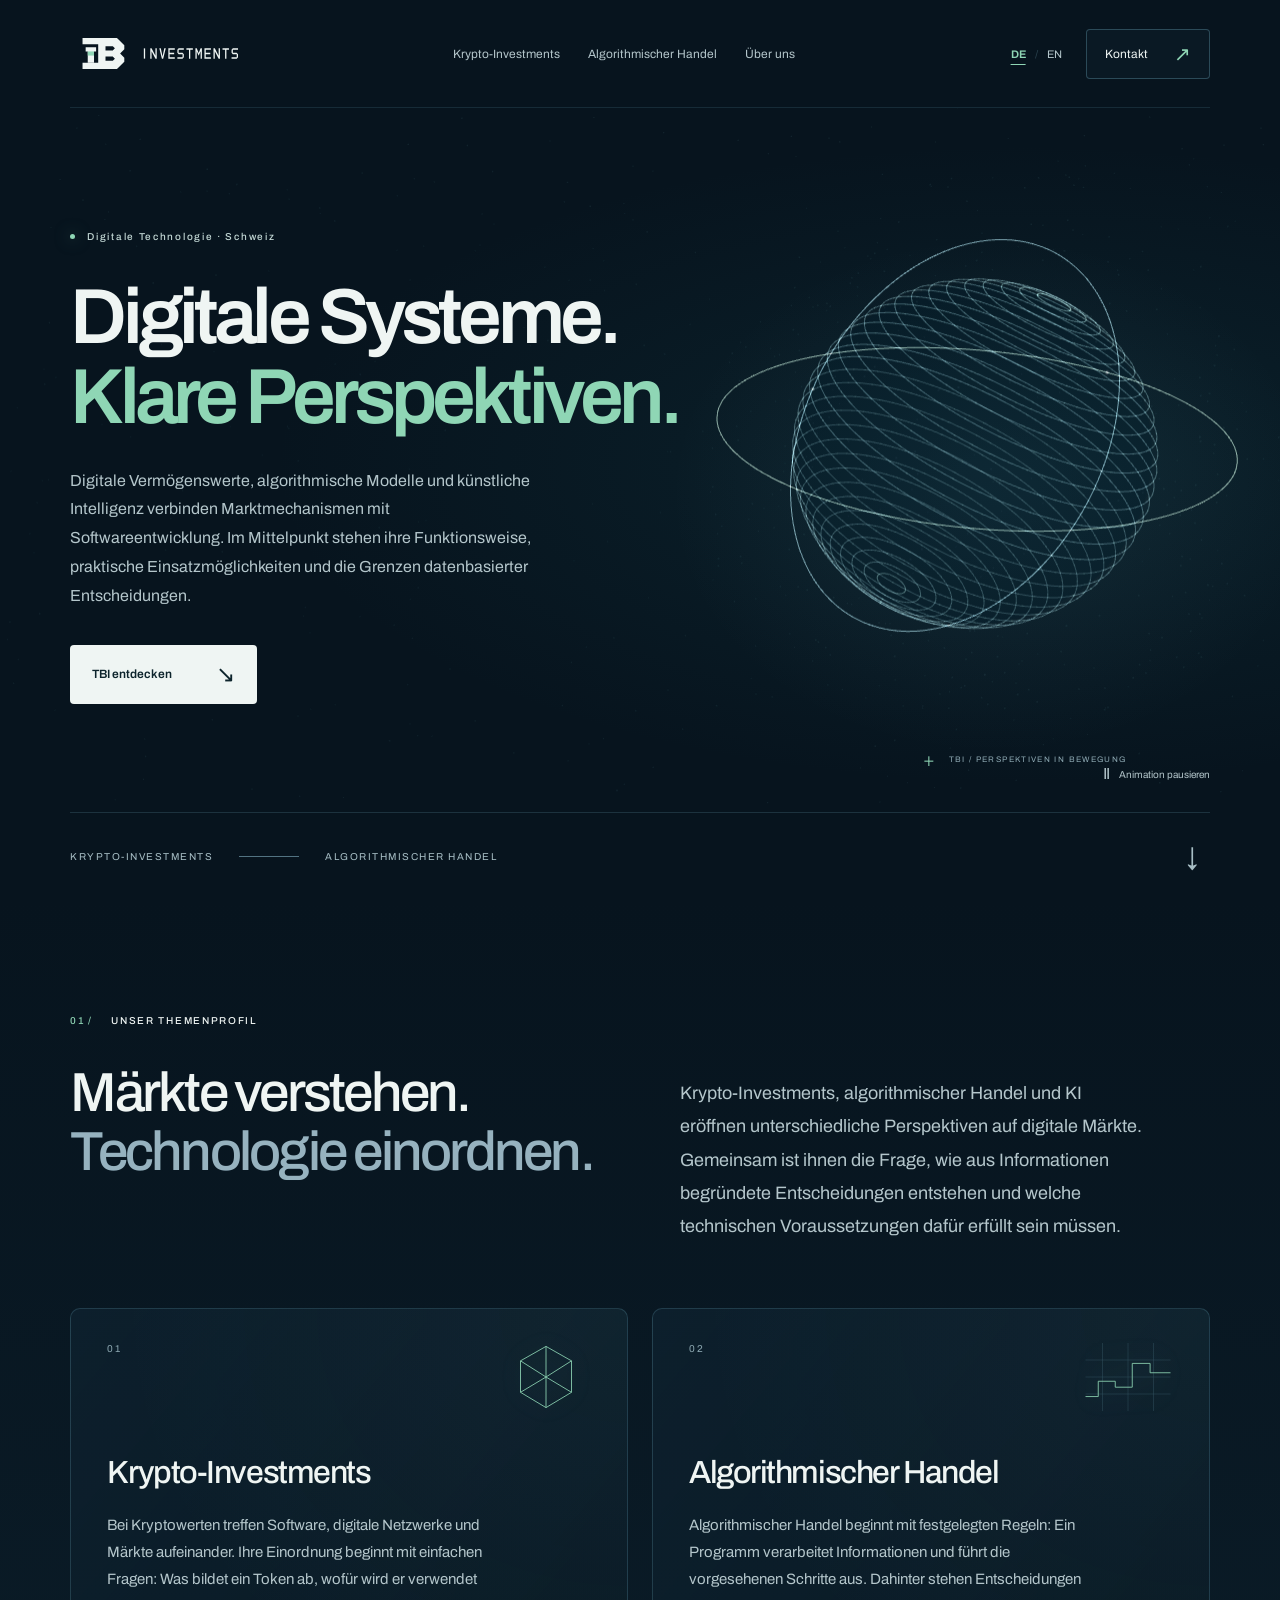
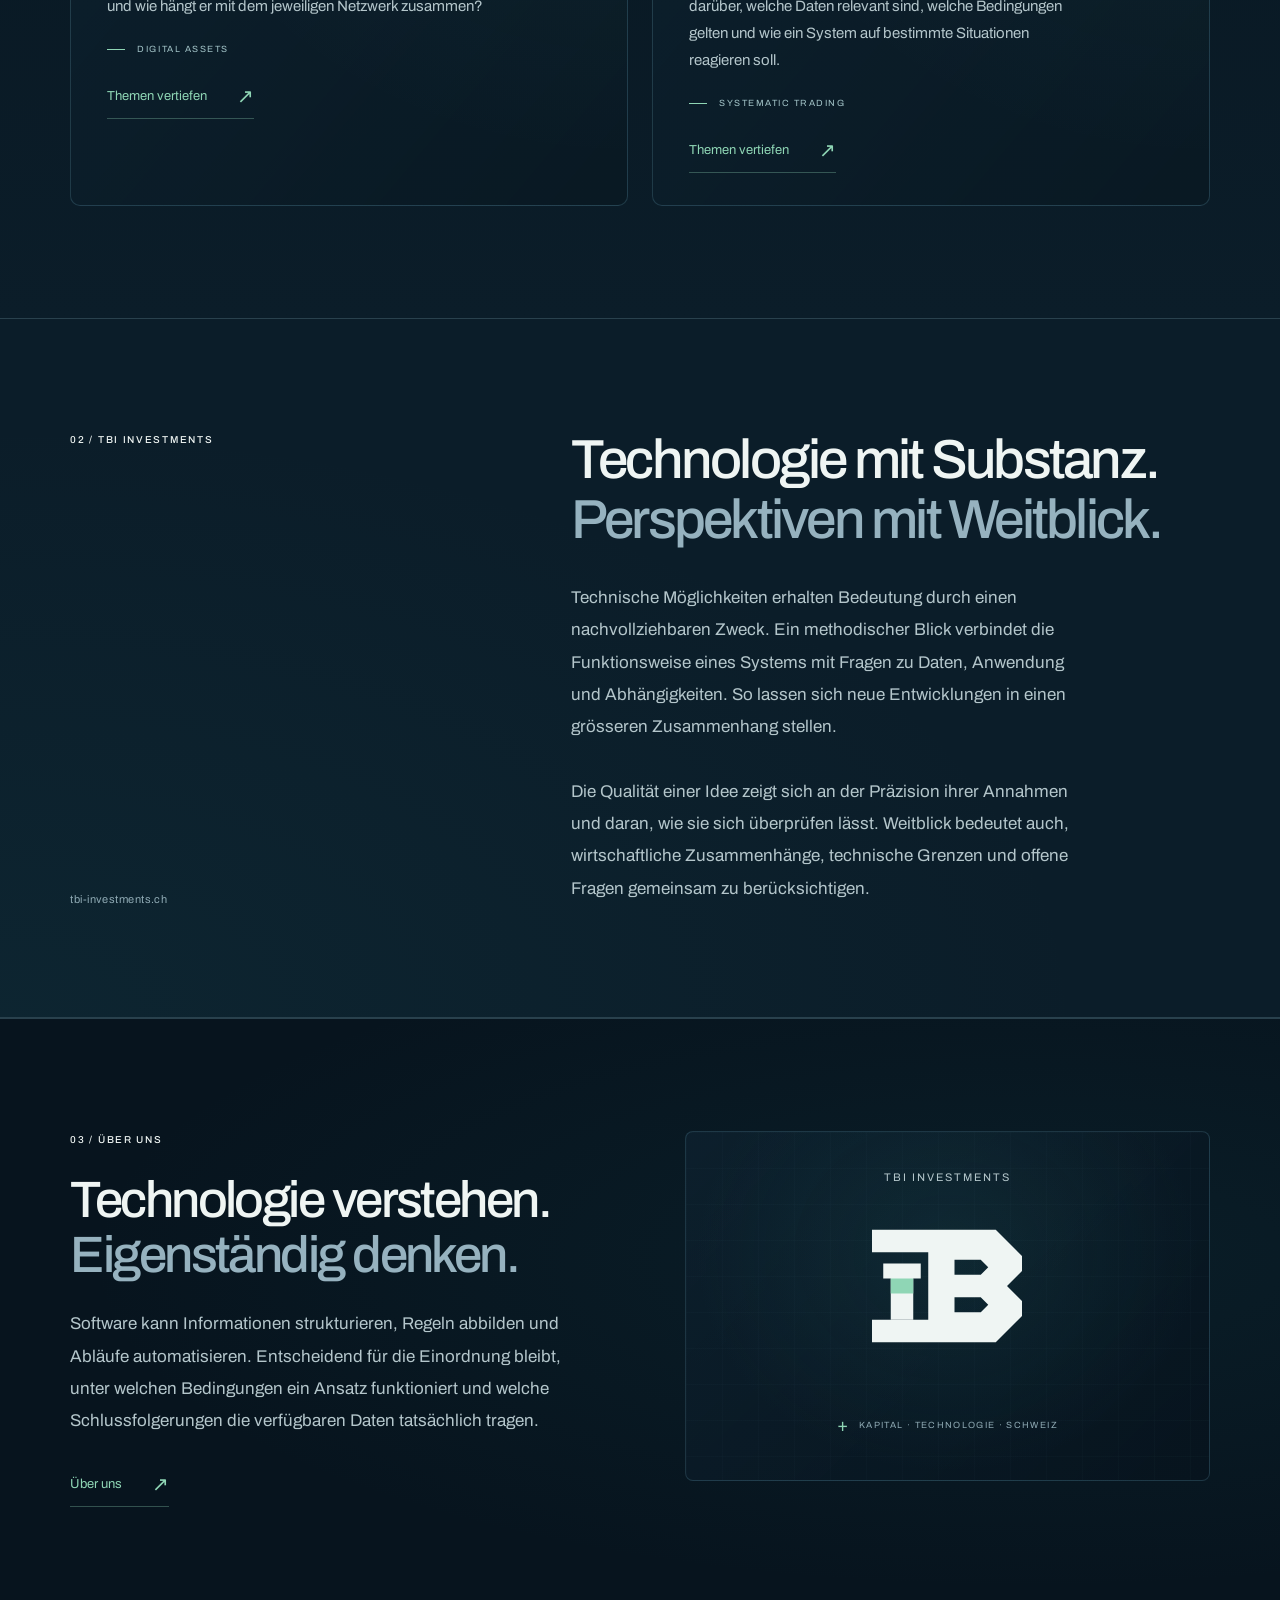
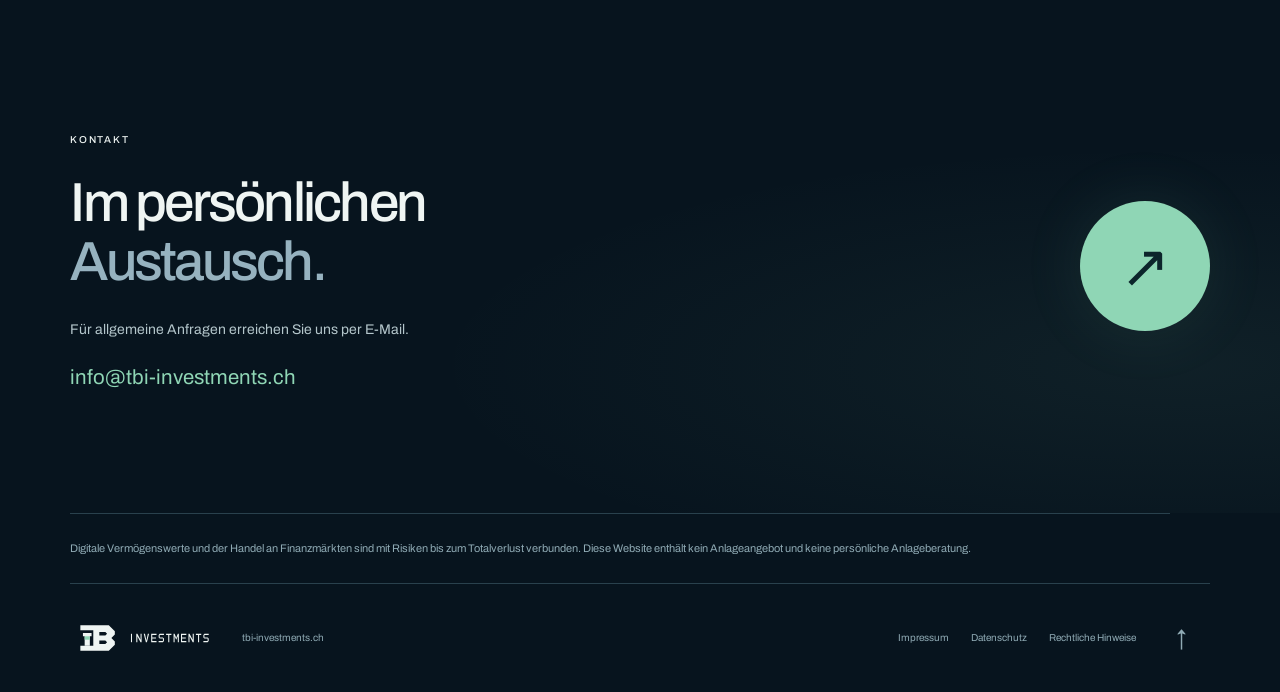
==== public/index.html @ 9f4a2795 "Publish TBI Investments static website" ====
<!doctype html>
<html lang="de-CH"><head><meta charset="utf-8"><meta name="viewport" content="width=device-width, initial-scale=1"><meta name="description" content="Digitale Vermögenswerte, algorithmische Modelle und künstliche Intelligenz: ihre Funktionsweise, Einsatzmöglichkeiten und Grenzen im Zusammenhang."><meta name="robots" content="noindex, nofollow"><meta name="tbi-release-status" content="ready"><meta name="theme-color" content="#07141e"><title>Digitale Technologie | TBI Investments</title><link rel="alternate" hreflang="de-CH" href="./index.html"><link rel="alternate" hreflang="en" href="./en/index.html"><link rel="icon" type="image/svg+xml" href="./favicon.svg"><link rel="stylesheet" href="./style.css"><link rel="stylesheet" href="./content.css"><link rel="stylesheet" href="./bilingual.css"><script type="module" src="./main.js"></script></head>
<body class="home-page" id="start"><a class="skip" href="#inhalt">Zum Inhalt</a><header class="header"><a class="brand" href="./index.html" aria-label="TBI Investments — Startseite"><img src="./assets/brand/final/solid-balance-logo-light.svg" width="224" height="72" alt="TBI Investments"></a><nav class="desktop-nav" aria-label="Hauptnavigation"><a href="./krypto-investments.html">Krypto-Investments</a><a href="./algorithmischer-handel.html">Algorithmischer Handel</a><a href="./ueber-uns.html">Über uns</a></nav><div class="header-actions"><div class="language-switch" role="group" aria-label="Sprache wählen"><a href="./index.html" lang="de" hreflang="de-CH" aria-current="true">DE</a><span aria-hidden="true">/</span><a href="./en/index.html" lang="en" hreflang="en">EN</a></div><details class="mobile-menu"><summary aria-label="Mobile Navigation">Menü</summary><nav aria-label="Mobile Navigation"><a href="./index.html">Startseite</a><a href="./krypto-investments.html">Krypto-Investments</a><a href="./algorithmischer-handel.html">Algorithmischer Handel</a><a href="./ueber-uns.html">Über uns</a><a href="mailto:info@tbi-investments.ch">Kontakt</a></nav></details><a class="contact-link" href="mailto:info@tbi-investments.ch" aria-label="Kontakt: info@tbi-investments.ch">Kontakt<span aria-hidden="true">↗</span></a></div></header><main id="inhalt"><section class="hero" aria-labelledby="hero-title"><div class="hero-copy"><p class="eyebrow"><span class="live-dot" aria-hidden="true"></span>Digitale Technologie · Schweiz</p><h1 id="hero-title">Digitale Systeme.<br><span>Klare Perspektiven.</span></h1><p class="hero-description">Digitale Vermögenswerte, algorithmische Modelle und künstliche Intelligenz verbinden Marktmechanismen mit Softwareentwicklung. Im Mittelpunkt stehen ihre Funktionsweise, praktische Einsatzmöglichkeiten und die Grenzen datenbasierter Entscheidungen.</p><a class="primary-link" href="#fokus">TBI entdecken<span aria-hidden="true">↘</span></a></div><div class="scene-shell" aria-hidden="true">
        <div class="scene-glow"></div>
        <svg class="scene-fallback" viewBox="0 0 600 600" role="presentation"><defs><radialGradient id="orb"><stop stop-color="#1b444e"/><stop offset="1" stop-color="#07141e"/></radialGradient><linearGradient id="orbit" x2="1" y2="1"><stop stop-color="#8fd6b5"/><stop offset=".5" stop-color="#73b5cb"/><stop offset="1" stop-color="#29414d"/></linearGradient></defs><circle cx="300" cy="300" r="155" fill="url(#orb)"/><g fill="none" stroke="#73b5cb" opacity=".4"><circle cx="300" cy="300" r="155"/><ellipse cx="300" cy="300" rx="155" ry="45"/><ellipse cx="300" cy="300" rx="155" ry="95"/><ellipse cx="300" cy="300" rx="155" ry="135"/><ellipse cx="300" cy="300" rx="65" ry="155"/><ellipse cx="300" cy="300" rx="115" ry="155"/></g><g fill="none" stroke="url(#orbit)" stroke-width="1.5"><ellipse cx="300" cy="300" rx="225" ry="80" transform="rotate(-30 300 300)"/><ellipse cx="300" cy="300" rx="210" ry="105" transform="rotate(60 300 300)"/></g><g fill="#8fd6b5"><circle cx="105" cy="412" r="3"/><circle cx="410" cy="470" r="2"/><circle cx="464" cy="226" r="2"/><circle cx="178" cy="152" r="1"/><circle cx="432" cy="122" r="1"/><circle cx="492" cy="408" r="1"/></g></svg>
        <canvas id="sculpture"></canvas>
        <div class="scene-caption"><span class="tiny-cross">+</span> TBI / PERSPEKTIVEN IN BEWEGUNG</div>
      </div>
      <button id="motion-toggle" class="motion-toggle" data-start-label="Animation starten" data-pause-label="Animation pausieren" hidden><span class="motion-icon" aria-hidden="true">Ⅱ</span><span class="motion-label">Animation pausieren</span></button><div class="hero-bottom"><span>KRYPTO-INVESTMENTS</span><span class="hero-line"></span><span>ALGORITHMISCHER HANDEL</span><a href="#fokus" aria-label="Themen vertiefen">↓</a></div></section>
    <section class="focus section" id="fokus" aria-labelledby="focus-title"><div class="section-heading"><p class="eyebrow"><span class="section-no">01 /</span>UNSER THEMENPROFIL</p><h2 id="focus-title">Märkte verstehen.<br><span>Technologie einordnen.</span></h2></div><p class="section-intro">Krypto-Investments, algorithmischer Handel und KI eröffnen unterschiedliche Perspektiven auf digitale Märkte. Gemeinsam ist ihnen die Frage, wie aus Informationen begründete Entscheidungen entstehen und welche technischen Voraussetzungen dafür erfüllt sein müssen.</p><div class="fields"><article class="field"><div class="field-top"><span class="field-index">01</span><svg class="asset-symbol" viewBox="0 0 80 80" aria-hidden="true"><path d="M40 4 70 21v37L40 76 10 58V21ZM10 21l30 19 30-19M40 40v36M40 4v36L10 58M40 40l30 18"/></svg></div><h3>Krypto-Investments</h3><p>Bei Kryptowerten treffen Software, digitale Netzwerke und Märkte aufeinander. Ihre Einordnung beginnt mit einfachen Fragen: Was bildet ein Token ab, wofür wird er verwendet und wie hängt er mit dem jeweiligen Netzwerk zusammen?</p><span class="field-tag">DIGITAL ASSETS</span><a class="text-link" href="./krypto-investments.html">Themen vertiefen <span aria-hidden="true">↗</span></a></article><article class="field"><div class="field-top"><span class="field-index">02</span><svg class="algo-symbol" viewBox="0 0 100 80" aria-hidden="true"><path class="chart-grid" d="M0 20h100M0 40h100M0 60h100M20 0v80M50 0v80M80 0v80"/><path d="M0 63 15 63 15 45 35 45 35 52 55 52 55 24 76 24 76 35 100 35"/></svg></div><h3>Algorithmischer Handel</h3><p>Algorithmischer Handel beginnt mit festgelegten Regeln: Ein Programm verarbeitet Informationen und führt die vorgesehenen Schritte aus. Dahinter stehen Entscheidungen darüber, welche Daten relevant sind, welche Bedingungen gelten und wie ein System auf bestimmte Situationen reagieren soll.</p><span class="field-tag">SYSTEMATIC TRADING</span><a class="text-link" href="./algorithmischer-handel.html">Themen vertiefen <span aria-hidden="true">↗</span></a></article></div></section><section class="company section" aria-labelledby="company-title"><div class="company-label"><p class="eyebrow">02 / TBI INVESTMENTS</p><span class="company-domain">tbi-investments.ch</span></div><div class="company-content"><h2 id="company-title">Technologie mit Substanz.<br><span>Perspektiven mit Weitblick.</span></h2><p>Technische Möglichkeiten erhalten Bedeutung durch einen nachvollziehbaren Zweck. Ein methodischer Blick verbindet die Funktionsweise eines Systems mit Fragen zu Daten, Anwendung und Abhängigkeiten. So lassen sich neue Entwicklungen in einen grösseren Zusammenhang stellen.</p><p>Die Qualität einer Idee zeigt sich an der Präzision ihrer Annahmen und daran, wie sie sich überprüfen lässt. Weitblick bedeutet auch, wirtschaftliche Zusammenhänge, technische Grenzen und offene Fragen gemeinsam zu berücksichtigen.</p></div></section><section class="home-about section company-home" aria-labelledby="home-company-title"><div><p class="eyebrow">03 / ÜBER UNS</p><h2 id="home-company-title">Technologie verstehen.<br><span>Eigenständig denken.</span></h2><p class="lead-text">Software kann Informationen strukturieren, Regeln abbilden und Abläufe automatisieren. Entscheidend für die Einordnung bleibt, unter welchen Bedingungen ein Ansatz funktioniert und welche Schlussfolgerungen die verfügbaren Daten tatsächlich tragen.</p><a class="text-link" href="./ueber-uns.html">Über uns <span aria-hidden="true">↗</span></a></div><div class="home-brand-art" aria-hidden="true"><div class="page-visual company-art" aria-hidden="true"><span class="company-art-label">TBI INVESTMENTS</span><img class="company-mark" src="./assets/brand/final/solid-balance-symbol-light.svg" width="128" height="80" alt=""><span class="visual-caption">KAPITAL · TECHNOLOGIE · SCHWEIZ</span></div></div></section><section class="contact-section section" id="kontakt" aria-labelledby="contact-title"><div><p class="eyebrow">KONTAKT</p><h2 id="contact-title">Im persönlichen<br><span>Austausch.</span></h2><p class="contact-caption">Für allgemeine Anfragen erreichen Sie uns per E-Mail.</p><a class="contact-email" href="mailto:info@tbi-investments.ch">info@tbi-investments.ch</a></div><a class="contact-circle" href="mailto:info@tbi-investments.ch" aria-label="Kontakt: info@tbi-investments.ch"><span aria-hidden="true">↗</span></a></section></main><div class="risk-note">Digitale Vermögenswerte und der Handel an Finanzmärkten sind mit Risiken bis zum Totalverlust verbunden. Diese Website enthält kein Anlageangebot und keine persönliche Anlageberatung.</div><footer class="footer"><a class="footer-brand" href="./index.html"><img src="./assets/brand/final/solid-balance-logo-light.svg" width="224" height="72" alt="TBI Investments"></a><span>tbi-investments.ch</span><div><a href="./impressum.html">Impressum</a><a href="./datenschutz.html">Datenschutz</a><a href="./rechtliche-hinweise.html">Rechtliche Hinweise</a></div><a class="back-top" href="#start" aria-label="Zum Seitenanfang">↑</a></footer></body></html>
---- public/style.css ----
@font-face{font-family:Archivo;src:url('./assets/fonts/Archivo-variable.ttf') format('truetype');font-weight:100 900;font-style:normal;font-display:swap}
@layer reset,base,layout,components,responsive;
@layer reset{
*{box-sizing:border-box}html{scroll-behavior:smooth;scroll-padding-top:32px}body,h1,h2,h3,p{margin:0}button,a{-webkit-tap-highlight-color:transparent;touch-action:manipulation}button{font:inherit;color:inherit;cursor:pointer}a{color:inherit;text-decoration:none}svg,img{display:block}button:disabled{cursor:default}
}
@layer base{
:root{--bg:#07141e;--panel:#0e2230;--text:#eff5f3;--muted:#b4c6cb;--faint:#8faab4;--line:#29414d;--accent:#8fd6b5;--blue:#73b5cb;--space:clamp(24px,5.5vw,100px)}
body{background:var(--bg);color:var(--text);font-family:Archivo,Arial,Helvetica,sans-serif;font-size:16px;-webkit-font-smoothing:antialiased}::selection{background:var(--accent);color:var(--bg)}
:focus-visible{outline:2px solid var(--accent);outline-offset:7px}h1,h2,h3{font-weight:500}h1{font-size:clamp(62px,6.6vw,108px);line-height:1.02;letter-spacing:-.062em;font-weight:600}h1 span{color:var(--accent)}h2 span{color:#96b2bf}h2{font-size:clamp(42px,4.3vw,70px);line-height:1.08;letter-spacing:-.05em}h3{font-size:clamp(28px,2.5vw,38px);letter-spacing:-.045em;line-height:1.15}
.eyebrow{font-size:10px;letter-spacing:.17em;line-height:1.7;font-weight:500}.section{padding:112px var(--space)}.skip{position:absolute;left:16px;top:-80px;padding:12px;background:var(--accent);color:var(--bg);z-index:10}.skip:focus{top:10px}button[hidden]{display:none!important}
}
@layer layout{
.header{height:108px;margin:0 var(--space);display:flex;align-items:center;justify-content:space-between;border-bottom:1px solid #73b5cb24;position:relative;z-index:3}.brand{display:block;width:172px}.brand img{width:100%;height:auto}.header nav{display:flex;gap:38px;margin-left:30px;font-size:13px}.header nav a{padding:15px 0;color:var(--muted);transition:color .2s}.header nav a:hover{color:var(--text)}
.contact-link{background:#73b5cb08;border:1px solid #73b5cb50;border-radius:4px;padding:12px 18px;display:flex;gap:26px;align-items:center;font-size:12px;transition:border-color .2s,background .2s}.contact-link:hover{border-color:var(--accent);background:#8fd6b514}.contact-link span{font-size:20px;color:var(--accent)}
.hero{min-height:740px;height:calc(100svh - 108px);max-height:1040px;position:relative;padding:0 var(--space);display:flex;align-items:center;isolation:isolate;overflow:hidden;background:radial-gradient(ellipse at 80% 45%,#1e667028,transparent 52%)}.hero-copy{position:relative;z-index:2;width:66%;padding-bottom:76px;pointer-events:none}.hero-copy a{pointer-events:auto}.hero-copy .eyebrow{margin-bottom:32px;color:#c4d9d6;display:flex;gap:12px;align-items:center}.live-dot{height:5px;width:5px;border-radius:50%;background:var(--accent);box-shadow:0 0 16px #8fd6b580}.hero-description{font-size:16px;line-height:1.8;margin:30px 0 34px;color:var(--muted);max-width:465px}
.primary-link{display:inline-flex;align-items:center;justify-content:space-between;gap:44px;background:var(--text);color:#0d242c;padding:17px 21px;font-size:12px;font-weight:600;border:1px solid transparent;border-radius:4px;transition:background .2s,transform .2s,box-shadow .2s}.primary-link:hover{background:#c6ebdb;transform:translateY(-2px);box-shadow:0 4px 36px #8fd6b528}.primary-link span{font-size:23px;font-weight:400;line-height:1}
.scene-shell{position:absolute;inset:0 0 auto;height:88%;width:100%;z-index:1;pointer-events:none}.scene-glow{position:absolute;inset:15% -5% 4% 50%;border-radius:50%;background:radial-gradient(ellipse,#73b5cb16,transparent 65%)}#sculpture{position:absolute;width:100%;height:100%;inset:0;opacity:0;transition:opacity .8s}.scene-shell.ready #sculpture{opacity:1}.scene-fallback{position:absolute;right:2%;width:52%;height:100%;top:0;opacity:.9}.scene-shell.ready .scene-fallback{opacity:0}.scene-caption{position:absolute;bottom:5%;right:12%;font-size:8px;letter-spacing:.17em;color:var(--faint);display:flex;align-items:center;gap:12px}.tiny-cross{font-size:19px;font-weight:200;color:var(--accent)}
.motion-toggle{position:absolute;right:var(--space);bottom:104px;z-index:4;border:0;background:transparent;color:var(--muted);display:flex;align-items:center;gap:9px;font-size:10px;min-height:44px;padding:10px 0 10px 12px}.motion-icon{font-size:15px}.hero-bottom{position:absolute;bottom:0;left:var(--space);right:var(--space);height:88px;display:flex;align-items:center;gap:26px;border-top:1px solid #73b5cb30;font-size:10px;letter-spacing:.15em;color:#a7bec5;z-index:3}.hero-line{width:60px;height:1px;background:#527382}.hero-bottom a{margin-left:auto;padding:12px 0 12px 20px;font-size:25px;min-width:44px}
.focus{display:grid;grid-template-columns:1fr 1fr;gap:0 80px;background:linear-gradient(180deg,transparent,#0b1d29)}.section-heading .eyebrow{margin-bottom:35px}.section-no{color:var(--accent);margin-right:18px}.section-intro{color:var(--muted);font-size:18px;line-height:1.85;max-width:470px;margin-top:65px}
.fields{display:grid;grid-template-columns:1fr 1fr;gap:24px;grid-column:1/-1;margin-top:65px}.field{padding:34px 36px 32px;border:1px solid #73b5cb36;border-radius:10px;background:radial-gradient(ellipse at 100% 0,#73b5cb0e,transparent 65%),linear-gradient(130deg,#0e2230bb,#091923);position:relative;overflow:hidden;transition:border-color .3s,background-color .3s}.field:hover{border-color:#8fd6b568;background-color:#102f37}.field-top{height:112px;display:flex;justify-content:space-between;align-items:flex-start}.field-index{color:var(--faint);font-size:10px;letter-spacing:.15em}.asset-symbol,.algo-symbol{height:68px;width:90px;stroke:var(--accent);fill:none;stroke-width:1;filter:drop-shadow(0 0 12px #8fd6b530)}.algo-symbol .chart-grid{stroke:#385968;stroke-width:.5}.field p{line-height:1.8;color:var(--muted);max-width:395px;margin:20px 0 38px;font-size:15px}.field-tag{display:flex;gap:12px;align-items:center;color:#a3c4c8;font-size:9px;letter-spacing:.17em}.field-tag::before{content:'';display:block;width:18px;height:1px;background:var(--accent)}
.company{display:grid;grid-template-columns:1fr 1.45fr;gap:60px;border-top:1px solid var(--line);border-bottom:1px solid var(--line);background:radial-gradient(ellipse at 0 100%,#1e66701c,transparent 60%),#0b1d29}.company-label{display:flex;flex-direction:column;justify-content:space-between}.company-domain{font-size:11px;color:var(--faint);letter-spacing:.04em}.company-content>p{color:var(--muted);font-size:17px;line-height:1.9;max-width:520px;margin-top:32px}.company-note{display:flex;gap:22px;margin-top:45px;padding-top:25px;border-top:1px solid var(--line);max-width:520px;align-items:center}.company-note>span{font-size:26px;color:var(--accent)}.company-note p{font-size:12px;line-height:1.7;color:#bbd0d3}
.contact-section{display:flex;align-items:center;justify-content:space-between;background:radial-gradient(ellipse at 92% 70%,#8fd6b510,transparent 45%)}.contact-section .eyebrow{margin-bottom:26px}.contact-circle{width:130px;height:130px;border-radius:50%;background:var(--accent);color:#0c252b;border:none;font-size:60px;box-shadow:0 0 65px #8fd6b518;transition:transform .25s,background .25s,box-shadow .25s}.contact-circle:hover{transform:rotate(6deg);background:#b3e4ce;box-shadow:0 0 65px #8fd6b528}
.footer{margin:0 var(--space);border-top:1px solid var(--line);padding:32px 0;display:flex;align-items:center;gap:30px;font-size:10px;color:var(--faint)}.footer-brand img{width:142px;height:auto}.footer>span{margin-right:auto}.footer>div{display:flex;gap:22px}.footer button{background:none;border:0;padding:12px 0;font-size:10px}.footer button:hover{color:var(--text)}.back-top{font-size:22px;padding:10px;min-width:44px}
}
@layer components{
dialog{width:min(520px,calc(100% - 36px));background:#0e2230;color:var(--text);border:1px solid #527382;border-radius:10px;padding:0}dialog::backdrop{background:#07141ed9;backdrop-filter:blur(8px)}.dialog-inner{padding:48px 38px 32px}.dialog-close{position:absolute;right:14px;top:10px;width:44px;height:44px;border:0;background:none;font-size:28px}.dialog-inner .eyebrow{color:var(--accent);margin-bottom:30px}.dialog-inner h2{font-size:36px;letter-spacing:-.04em}.dialog-inner>p:last-of-type{font-size:16px;line-height:1.7;color:var(--muted);margin-top:24px}.dialog-done{margin-top:32px;width:100%;display:flex;justify-content:space-between;padding:15px 18px;color:#0c252b;background:var(--accent);border:0;border-radius:4px}.dialog-done span{font-size:20px}
}
@layer responsive{
@media(min-width:1600px){.header,.footer{max-width:1680px;margin-left:auto;margin-right:auto}.hero{max-width:1840px;margin:auto}}
@media(max-width:1100px){.hero{min-height:680px}.hero-copy{width:76%}.hero h1{font-size:clamp(60px,7vw,72px)}.scene-caption{right:9%;bottom:8%}.focus{gap:0 40px}.section-intro{font-size:16px}.field{padding:30px 26px}.field h3{font-size:28px}.company{grid-template-columns:1fr 1.7fr;gap:30px}}
@media(max-width:900px){.header{height:88px}.brand{width:138px}.header nav{gap:18px;margin:0;font-size:11px}.contact-link{font-size:0;padding:10px;gap:0;border:0;background:transparent}.contact-link span{font-size:24px}.hero{height:auto;min-height:840px;padding-top:56px;padding-bottom:128px;display:block;background:radial-gradient(ellipse at 60% 65%,#1e667022,transparent 65%)}.hero-copy{width:100%;padding-bottom:0}.hero-copy .eyebrow{font-size:9px;margin-bottom:24px}.hero h1{font-size:clamp(48px,9vw,68px)}.hero-description{font-size:14px;line-height:1.8;max-width:350px;margin:24px 0}.primary-link{padding:15px 18px;font-size:12px;gap:35px}.scene-shell{position:relative;inset:auto;height:450px;width:calc(100% + 2 * var(--space));margin:8px calc(-1 * var(--space)) 0}.scene-glow{inset:8%}.scene-fallback{right:0;width:100%}.scene-caption{bottom:2%;right:0;width:100%;justify-content:center;font-size:8px}.motion-toggle{bottom:84px;right:var(--space);font-size:9px}.hero-bottom{height:72px;gap:12px;font-size:8px;letter-spacing:.06em}.hero-line{width:20px}.hero-bottom a{font-size:20px}.section{padding:75px var(--space)}.focus{display:block}.section-heading .eyebrow{margin-bottom:25px}.section-intro{margin-top:28px;font-size:16px;max-width:none}.fields{margin-top:40px;gap:16px}.field{padding:26px 22px}.field h3{font-size:25px}.field p{font-size:14px;margin:18px 0 28px}.field-top{height:90px}.asset-symbol,.algo-symbol{width:58px;height:55px}.company{display:block}.company-label .eyebrow{margin-bottom:35px}.company-domain{display:none}.company-content>p{font-size:16px}.company-note{margin-top:30px}.contact-circle{width:88px;height:88px;font-size:43px;flex-shrink:0}.contact-section{gap:20px}.contact-section h2{font-size:40px}.footer{flex-wrap:wrap;gap:15px}.footer-brand img{width:124px}.footer>span{font-size:9px}.footer>div{order:4;width:100%;gap:30px}.footer .back-top{margin-left:auto}.dialog-inner{padding:48px 24px 26px}}
@media(max-width:600px){.fields{display:grid;grid-template-columns:1fr;gap:18px}.field{padding:28px 24px}.field-top{height:85px}.field h3{font-size:28px}.field p{max-width:none}.header nav a{min-height:44px;display:flex;align-items:center}.header nav a[href="#unternehmen"]{display:none}.brand{width:136px}.hero h1{font-size:clamp(44px,10.3vw,62px)}.scene-shell{height:400px}.contact-section h2{font-size:36px}}
@media(max-width:380px){.header nav{gap:12px;font-size:10px}.brand{width:124px}.hero h1{font-size:38px}.hero{min-height:820px}.scene-shell{height:350px}.hero-bottom{font-size:7px}.hero-line{display:none}.contact-section h2{font-size:33px}.contact-section{gap:12px}.contact-circle{width:64px;height:64px;font-size:34px}.field h3{font-size:25px}.field{padding:26px 20px}}
@media(prefers-reduced-motion:reduce){html{scroll-behavior:auto}*,*::before,*::after{transition:none!important;animation:none!important}.primary-link:hover,.contact-circle:hover{transform:none}}
}
---- public/content.css ----
@layer layout {
  .header .desktop-nav{gap:28px;margin:0;font-size:12px}
  .header .contact-link{min-width:44px;min-height:44px;justify-content:center}
  .header nav a[aria-current="page"]{color:var(--accent)}
  .mobile-menu{display:none}
  .brand img{max-height:54px;object-fit:contain;object-position:left center}
  .text-link{display:inline-flex;align-items:center;gap:30px;min-height:44px;padding:10px 0;color:var(--accent);font-size:13px;border-bottom:1px solid #8fd6b550;transition:gap .2s,color .2s}
  .text-link span{font-size:20px}.text-link:hover{gap:38px;color:var(--text)}
  .field p{min-height:108px;margin-bottom:24px}.field .text-link{margin:20px 0 0}.company-content .text-link{margin-top:30px}
  .home-about{display:grid;grid-template-columns:1fr 1fr;gap:90px;border-top:1px solid var(--line);background:radial-gradient(ellipse at 80% 40%,#1e66701e,transparent 65%)}
  .home-about h2{font-size:clamp(40px,4vw,64px);margin:25px 0}.home-about .lead-text{max-width:530px}
  .home-about .text-link{margin-top:24px}.year-pair{display:flex;flex-direction:column;justify-content:center;gap:32px}.year-pair>div{display:flex;gap:35px;align-items:center;padding-bottom:32px;border-bottom:1px solid var(--line)}.year-pair strong{font-size:64px;letter-spacing:-.06em;font-weight:400;color:var(--accent)}.year-pair p{font-size:14px;line-height:1.7;color:var(--muted);max-width:220px}.year-pair small{display:block;font-size:10px;letter-spacing:.14em;color:var(--faint);margin-bottom:5px}
  .page-hero{padding:78px var(--space) 86px;display:grid;grid-template-columns:1.2fr 1fr;gap:70px;align-items:center;position:relative;overflow:hidden;background:radial-gradient(ellipse at 100% 60%,#1e667027,transparent 60%)}
  .page-hero .eyebrow{color:var(--accent);margin-bottom:28px}.page-title{font-size:clamp(52px,5.5vw,86px);font-weight:500;line-height:1.05;letter-spacing:-.055em;overflow-wrap:normal}.page-title span{color:var(--accent)}
  .lead-text{font-size:17px;line-height:1.9;color:var(--muted)}.page-hero .lead-text{max-width:555px;margin-top:28px}.page-hero .text-link{margin-top:26px}
  .page-visual{border:1px solid #73b5cb33;min-height:420px;border-radius:8px;position:relative;background:radial-gradient(ellipse at 50% 35%,#1d4f5544,transparent 68%),linear-gradient(135deg,#0e2230bb,#07141e);overflow:hidden;display:flex;flex-direction:column;align-items:center;justify-content:center;padding:36px}
  .page-visual::before{content:'';position:absolute;inset:0;background-image:linear-gradient(#73b5cb06 1px,transparent 1px),linear-gradient(90deg,#73b5cb06 1px,transparent 1px);background-size:36px 36px;pointer-events:none}.page-visual svg{width:min(100%,360px);height:auto;position:relative}.visual-caption{position:relative;display:flex;align-items:center;gap:10px;color:var(--faint);font-size:9px;letter-spacing:.15em;margin-top:20px;text-align:center;line-height:1.8}.visual-caption::before{content:'+';color:var(--accent);font-size:18px}
  .reading-section{border-top:1px solid var(--line);display:grid;grid-template-columns:.9fr 1.1fr;gap:90px;background:#0b1d29}.reading-section .eyebrow{margin-bottom:28px}.reading-section h2{font-size:clamp(38px,4vw,60px)}.prose p{font-size:16px;line-height:1.9;color:var(--muted);max-width:600px}.prose p+p{margin-top:22px}
  .topics-section{padding-top:90px;padding-bottom:100px}.topics-heading{display:flex;justify-content:space-between;align-items:end;gap:40px;margin-bottom:45px}.topics-heading h2{font-size:clamp(38px,3.8vw,58px)}.topics-heading .eyebrow{color:var(--accent);margin-bottom:20px}.topics-heading>p{color:var(--muted);font-size:15px;line-height:1.8;max-width:360px}.topic-grid{display:grid;grid-template-columns:repeat(3,1fr);gap:22px}.topic{padding:30px;border:1px solid var(--line);border-radius:8px;background:linear-gradient(140deg,#10273399,#07141e)}.topic-number{display:block;color:var(--accent);font-size:11px;letter-spacing:.15em;margin-bottom:36px}.topic h3{font-size:26px;line-height:1.2}.topic p{font-size:15px;line-height:1.8;color:var(--muted);margin-top:20px}
  .principle-diagram{position:relative;width:100%;max-width:310px;display:grid;gap:12px}.principle-node{border:1px solid #73b5cb66;border-radius:6px;padding:20px 22px;background:#0e2230e6;display:flex;gap:25px;align-items:center}.principle-node b{font-size:11px;color:var(--accent);font-weight:400}.principle-node span{font-size:18px;letter-spacing:-.025em}.principle-node:last-child{border-color:#8fd6b577}.principle-connector{height:18px;width:1px;background:#73b5cb77;margin:auto;position:relative}.principle-connector::after{content:'';position:absolute;bottom:0;width:5px;height:5px;border-right:1px solid var(--accent);border-bottom:1px solid var(--accent);transform:translateX(-2px) rotate(45deg)}
  .related-section{border-top:1px solid var(--line);background:#0b1d29;display:grid;grid-template-columns:.8fr 1.2fr;gap:90px;align-items:start}.related-section .eyebrow{color:var(--accent);margin-bottom:28px}.related-section h2{font-size:clamp(38px,3.8vw,58px)}.related-section .prose .text-link{margin-top:26px}.related-links{display:flex;flex-wrap:wrap;gap:20px 38px}
  .person-art{min-height:450px;align-items:stretch;justify-content:space-between;padding:35px}.person-art-top{display:flex;justify-content:space-between;position:relative;font-size:9px;letter-spacing:.15em;color:var(--faint)}.person-initials{font-size:clamp(150px,19vw,265px);font-weight:500;line-height:1;letter-spacing:-.09em;position:relative;color:var(--text);text-align:center;text-shadow:0 0 90px #73b5cb15}.person-initials span{color:var(--accent)}.person-art-bottom{position:relative;border-top:1px solid var(--line);padding-top:23px}.person-art-bottom strong{font-size:19px;font-weight:500;display:block}.person-art-bottom p{font-size:12px;color:var(--muted);margin-top:8px;line-height:1.6}
  .profile-intro .lead-text{font-size:18px}.timeline-section{display:grid;grid-template-columns:.8fr 1.2fr;gap:90px;border-top:1px solid var(--line)}.timeline-section h2{font-size:clamp(38px,3.8vw,58px)}.timeline-section .eyebrow{margin-bottom:28px;color:var(--accent)}.timeline{list-style:none;margin:0;padding:0;position:relative}.timeline li{display:grid;grid-template-columns:100px 1fr;gap:30px;padding:0 0 45px;position:relative}.timeline li:last-child{padding-bottom:0}.timeline time{font-size:42px;line-height:1.1;letter-spacing:-.05em;color:var(--accent)}.timeline h3{font-size:25px;margin-bottom:17px}.timeline p{font-size:15px;line-height:1.8;color:var(--muted)}.timeline li+li{border-top:1px solid var(--line);padding-top:45px}
  .faq-section{border-top:1px solid var(--line);display:grid;grid-template-columns:.8fr 1.2fr;gap:90px}.faq-section h2{font-size:clamp(38px,3.8vw,58px)}.faq-section .eyebrow{color:var(--accent);margin-bottom:28px}.faq-list details{border-bottom:1px solid var(--line)}.faq-list summary{list-style:none;cursor:pointer;padding:24px 0;display:flex;align-items:center;justify-content:space-between;gap:25px;font-size:18px;line-height:1.5}.faq-list summary::-webkit-details-marker{display:none}.faq-list summary::after{content:'+';color:var(--accent);font-size:25px}.faq-list details[open] summary::after{content:'−'}.faq-list details p{font-size:15px;line-height:1.9;color:var(--muted);padding:0 36px 26px 0;max-width:620px}
  .footer>div{flex-wrap:wrap;gap:10px 22px}.footer button{min-height:44px}.footer .footer-about{min-height:44px;display:flex;align-items:center}
}
@layer responsive {
  @media(max-width:1100px){.page-hero{gap:35px}.page-title{font-size:62px}.page-visual{padding:25px;min-height:370px}.reading-section,.related-section,.timeline-section,.faq-section,.home-about{gap:45px}.topic{padding:25px}.topic h3{font-size:24px}.header .desktop-nav{gap:22px;font-size:11px}.person-art{min-height:410px}.person-initials{font-size:210px}}
  @media(max-width:900px){.header .desktop-nav{display:none}.header .brand{width:160px}.header .contact-link{margin-left:10px}.mobile-menu{display:block;margin-left:auto}.mobile-menu summary{cursor:pointer;list-style:none;display:flex;align-items:center;gap:11px;min-height:44px;font-size:12px;padding:10px}.mobile-menu summary::-webkit-details-marker{display:none}.mobile-menu summary::after{content:'+';color:var(--accent);font-size:20px}.mobile-menu[open] summary::after{content:'−'}.mobile-menu nav{position:absolute;top:100%;right:0;width:min(310px,calc(100vw - 2 * var(--space)));margin:0;display:flex;flex-direction:column;align-items:stretch;gap:0;padding:18px 24px;border:1px solid var(--line);border-radius:0 0 8px 8px;background:#0e2230;box-shadow:0 20px 50px #0005;font-size:15px}.mobile-menu nav a{min-height:48px;padding:14px 0}.page-hero{padding-top:58px;padding-bottom:65px;gap:40px;grid-template-columns:1fr}.page-title{font-size:clamp(44px,7.5vw,65px)}.page-hero .lead-text{font-size:16px;max-width:600px}.page-visual{min-height:350px;max-width:600px;width:100%;margin:auto}.page-visual svg{max-width:300px}.reading-section,.related-section,.timeline-section,.faq-section,.home-about{grid-template-columns:1fr;gap:38px}.topics-heading{display:block}.topics-heading>p{max-width:none;margin-top:25px}.topic-grid{gap:15px}.topic{padding:22px}.topic h3{font-size:23px}.topic p{font-size:14px}.year-pair{flex-direction:row;gap:25px}.year-pair>div{flex:1;display:block}.year-pair strong{font-size:54px}.year-pair p{margin-top:15px;max-width:none}.person-art{max-width:600px;min-height:420px}.person-initials{font-size:230px}.home-about h2{margin-top:20px}.prose p{max-width:none}.field p{min-height:0}}
  @media(max-width:600px){.header .brand{width:148px}.header .contact-link{margin-left:0}.topic-grid{grid-template-columns:1fr}.topic{padding:30px}.topic-number{margin-bottom:22px}.topic h3{font-size:27px}.topic p{font-size:15px}.page-hero{padding-top:42px}.page-title{font-size:clamp(40px,10.5vw,56px)}.page-hero .eyebrow{font-size:9px;margin-bottom:24px}.page-hero .lead-text{font-size:15px}.page-visual{padding:24px;min-height:325px}.person-art{min-height:370px}.person-initials{font-size:190px}.timeline li{grid-template-columns:1fr;gap:17px}.timeline time{font-size:46px}.timeline h3{font-size:26px}.year-pair{gap:20px}.year-pair strong{font-size:48px}.year-pair p{font-size:13px}.year-pair small{font-size:8px}.faq-list summary{font-size:17px}.reading-section h2,.related-section h2,.timeline-section h2,.faq-section h2,.topics-heading h2{font-size:38px}.home-about h2{font-size:40px}.home-about .lead-text{font-size:16px}}
  @media(max-width:380px){.header .brand{width:134px}.mobile-menu summary{font-size:11px;padding:8px;gap:8px}.header .contact-link{padding:8px}.page-title{font-size:37px}.page-visual{padding:20px}.person-initials{font-size:170px}.person-art{min-height:340px}.reading-section h2,.related-section h2,.timeline-section h2,.faq-section h2,.topics-heading h2{font-size:34px}.topic{padding:25px}.year-pair{flex-direction:column}.year-pair>div{display:flex;align-items:center;gap:26px;padding-bottom:25px}.year-pair p{margin:0}}
}

/* Company profile: selected brand and restrained founder mention. */
.company-art .company-mark{width:min(100%,240px);height:auto;position:relative;margin:28px 0}.company-art-label{font-size:11px;letter-spacing:.18em;color:var(--muted)}.company-principles{display:flex;flex-direction:column;justify-content:center;gap:28px}.company-principles>div{border-bottom:1px solid var(--line);padding-bottom:26px}.company-principles span{font-size:10px;letter-spacing:.12em;color:var(--accent)}.company-principles h3{font-size:27px;font-weight:450;margin:10px 0}.company-principles p{font-size:14px;line-height:1.8;color:var(--muted);max-width:400px}.founder-note{padding-top:38px;padding-bottom:38px;border-top:1px solid var(--line);display:grid;grid-template-columns:.9fr 1.1fr;gap:90px}.founder-note .eyebrow{font-size:10px;margin:4px 0;color:var(--faint)}.founder-note>p:last-child{font-size:14px;line-height:1.85;color:var(--muted);max-width:600px;margin:0}@media(max-width:900px){.founder-note{grid-template-columns:1fr;gap:12px}.company-principles{margin-top:12px}}
---- public/bilingual.css ----
/* Bilingual navigation and legal reading layouts, using the existing brand. */
.header,.footer{width:calc(100% - 2 * var(--space));max-width:1680px;margin-left:auto;margin-right:auto}
.review-banner{padding:10px var(--space);background:#102b37;border-bottom:1px solid var(--line);font-size:11px;line-height:1.6;color:var(--muted);text-align:center}
.header-actions{display:flex;align-items:center;gap:22px;margin-left:24px}
.header .desktop-nav{margin-left:20px;gap:28px;font-size:12px}
.language-switch{display:flex;gap:7px;align-items:center;font-size:11px;white-space:nowrap}
.language-switch a{display:flex;align-items:center;min-height:44px;padding:8px 2px;color:var(--muted)}
.language-switch a[aria-current]{color:var(--accent);font-weight:650;text-decoration:underline;text-underline-offset:6px}
.language-switch span{color:var(--line)}
.contact-circle{display:flex;align-items:center;justify-content:center}
.contact-caption{color:var(--muted);font-size:14px;line-height:1.8;margin-top:25px}
.contact-email{display:inline-block;font-size:clamp(15px,1.6vw,22px);line-height:1.6;color:var(--accent);margin-top:10px;padding:8px 0;overflow-wrap:anywhere}
.footer a:not(.footer-brand):not(.back-top){display:flex;align-items:center;min-height:44px}
.footer a:hover{color:var(--text)}
.risk-note{font-size:11px;color:var(--faint);line-height:1.85;margin:0 var(--space);padding:24px 0;border-top:1px solid var(--line);max-width:1100px}
.related-pages{display:flex;flex-wrap:wrap;gap:24px 48px;padding-top:35px;padding-bottom:35px;border-top:1px solid var(--line)}
.related-pages .text-link{font-size:14px}
.legal-document{max-width:1100px;margin:auto;padding-top:80px}
.legal-document .page-title{font-size:clamp(38px,5.6vw,76px);margin-top:22px;overflow-wrap:anywhere}
.legal-updated{color:var(--faint);font-size:12px;margin:25px 0}
.legal-lead{font-size:19px;line-height:1.85;color:var(--muted);max-width:820px}
.legal-section{border-top:1px solid var(--line);margin-top:40px;padding-top:30px}
.legal-section h2{font-size:26px;line-height:1.3;letter-spacing:-.02em;margin-bottom:20px}
.legal-section p{font-size:15px;line-height:1.95;color:var(--muted);max-width:820px;overflow-wrap:anywhere}
.legal-section p+p{margin-top:16px}
.home-brand-art .page-visual{min-height:350px}
.page-title,.topic h3{overflow-wrap:break-word;hyphens:auto}
.hero h1{font-size:clamp(58px,6.1vw,98px)}
@media(max-width:1200px){.header .desktop-nav{gap:18px;font-size:11px}.header-actions{gap:15px;margin-left:18px}.header .brand{width:156px}.contact-link{gap:12px;padding:10px 12px}}
@media(max-width:1050px){.header .desktop-nav{display:none}.header-actions{margin-left:auto}.header .mobile-menu{display:block;margin:0}.mobile-menu summary{cursor:pointer;list-style:none;display:flex;align-items:center;gap:11px;min-height:44px;padding:10px;font-size:12px}.mobile-menu summary::-webkit-details-marker{display:none}.mobile-menu summary::after{content:'+';color:var(--accent);font-size:20px}.mobile-menu[open] summary::after{content:'−'}.header .mobile-menu nav{position:absolute;top:100%;right:0;width:min(330px,calc(100vw - 2 * var(--space)));margin:0;display:flex;flex-direction:column;align-items:stretch;gap:0;padding:18px 24px;border:1px solid var(--line);background:#0e2230;box-shadow:0 20px 50px #0005;font-size:15px}.header .mobile-menu nav a{min-height:48px;padding:14px 0}.header .contact-link{display:none}}
@media(max-width:900px){.hero h1{font-size:clamp(44px,8.7vw,68px)}.header-actions{gap:20px}.review-banner{text-align:left;font-size:10px}.legal-document{padding-top:55px}.legal-lead{font-size:17px}}
@media(max-width:600px){.header-actions{gap:12px}.header .brand{width:135px}.language-switch{gap:4px;font-size:10px}.header .mobile-menu summary{font-size:11px;padding:8px 0 8px 4px;gap:7px}.hero h1{font-size:clamp(38px,9.3vw,56px)}.hero-description{max-width:420px}.legal-section h2{font-size:23px}.contact-caption{font-size:13px}.footer>div{gap:12px 24px}.risk-note{font-size:10px}.home-brand-art .page-visual{min-height:290px}}
@media(max-width:360px){.header .brand{width:110px}.header-actions{gap:9px}.header .mobile-menu summary{font-size:10px}.review-banner{font-size:9px}.hero h1{font-size:36px}.hero-bottom{gap:8px}}

/* Mobile refinement: generous targets and an in-flow menu, without changing desktop. */
@media(max-width:768px){
  :root{--space:clamp(20px,5.5vw,42px)}
  .review-banner{font-size:11px;line-height:1.6}
  .header{display:grid;grid-template-columns:minmax(0,1fr) 96px 60px;column-gap:8px;height:auto;min-height:80px;padding:18px 0;align-items:center}
  .header .brand{grid-column:1;grid-row:1;width:min(148px,100%);min-width:0;min-height:44px;display:flex;align-items:center}
  .header-actions{display:contents}
  .language-switch{grid-column:2;grid-row:1;gap:8px;font-size:11px}
  .language-switch span{display:none}
  .language-switch a{min-width:44px;min-height:44px;padding:0;justify-content:center;border-radius:4px;transition:background .18s,color .18s}
  .language-switch a:active{background:var(--panel)}
  .header .mobile-menu{display:block;grid-column:1/-1;grid-row:2;min-width:0}
  .header .mobile-menu summary{position:absolute;top:18px;right:0;width:60px;min-height:44px;justify-content:center;gap:6px;padding:8px;font-size:11px;white-space:nowrap;border-radius:4px}
  .header .mobile-menu summary:active,.header .mobile-menu[open] summary{background:var(--panel)}
  .header .mobile-menu nav{position:static;width:100%;margin:16px 0 0;padding:8px;gap:8px;border:1px solid var(--line);border-radius:8px;box-shadow:none}
  .header .mobile-menu:not([open]) nav{display:none}
  .header .mobile-menu nav a{min-height:48px;padding:12px 16px;font-size:15px;line-height:1.5;border-radius:4px}
  .header .mobile-menu nav a:active{background:var(--bg)}
  .header :focus-visible{outline-offset:3px}

  .hero{height:auto;min-height:0;max-height:none;padding-top:40px;padding-bottom:0}
  .hero h1{font-size:clamp(32px,9.3vw,56px);line-height:1.08;letter-spacing:-.05em}
  .hero-copy .eyebrow{margin-bottom:24px}
  .hero-description{max-width:44ch;font-size:16px;line-height:1.75;margin:24px 0 28px}
  .scene-shell{height:clamp(280px,82vw,400px);margin-top:12px}
  .scene-caption{bottom:8px;letter-spacing:.1em}
  .motion-toggle{position:relative;right:auto;bottom:auto;min-height:44px;margin:8px 0 12px auto;padding:10px 12px;font-size:10px}
  .hero-bottom{position:relative;inset:auto;height:64px;gap:12px;font-size:8px;letter-spacing:.04em}
  .hero-bottom a{display:flex;align-items:center;justify-content:center;min-width:44px;min-height:44px;padding:8px}

  .section{padding-top:64px;padding-bottom:64px}
  .section h2{font-size:clamp(32px,8.7vw,42px);line-height:1.12;letter-spacing:-.045em}
  .section-intro,.company-content>p,.home-about .lead-text,.prose p,.field p,.topic p{font-size:16px;line-height:1.75}
  .section-intro{margin-top:24px}
  .fields{margin-top:32px;gap:16px}
  .field{padding:24px}
  .field-top{height:64px}
  .field p{margin-top:18px;margin-bottom:24px}
  .field .text-link{margin-top:20px}
  .company-content>p{margin-top:24px}
  .reading-section,.related-section,.home-about{gap:32px}
  .page-hero{padding-top:40px;padding-bottom:56px;gap:32px}
  .page-hero .page-title{font-size:clamp(32px,8.6vw,56px);line-height:1.1}
  .page-hero .lead-text{font-size:16px;line-height:1.75;margin-top:24px}
  .page-visual,.home-brand-art .page-visual{min-height:clamp(240px,68vw,340px);padding:24px}
  .topics-heading{margin-bottom:32px}
  .topic-grid{grid-template-columns:1fr;gap:16px}
  .topic{padding:24px}
  .topic-number{margin-bottom:20px}
  .topic h3{font-size:26px}
  .topic p{margin-top:16px;max-width:60ch}
  .founder-note{padding-top:32px;padding-bottom:32px}

  .contact-section{display:block;position:relative}
  .contact-section h2{padding-right:88px;font-size:clamp(30px,8vw,42px)}
  .contact-circle{position:absolute;right:var(--space);top:104px;width:72px;height:72px;font-size:36px}
  .contact-caption{font-size:14px;line-height:1.75;margin-top:24px;max-width:46ch}
  .contact-email{display:inline-flex;align-items:center;min-height:44px;margin-top:8px;font-size:16px;max-width:100%}
  .footer-brand{display:flex;align-items:center;min-height:44px}
  .footer a{min-width:44px}
  .footer>div{gap:8px 24px}
  .risk-note{font-size:11px;line-height:1.8}

  .legal-document{padding-top:48px}
  .legal-document .page-title{font-size:clamp(32px,8vw,48px);line-height:1.12;hyphens:auto}
  .legal-lead{font-size:17px;line-height:1.75}
  .legal-section{margin-top:32px;padding-top:24px}
  .legal-section h2{font-size:23px;line-height:1.35}
  .legal-section p{font-size:16px;line-height:1.8}
}
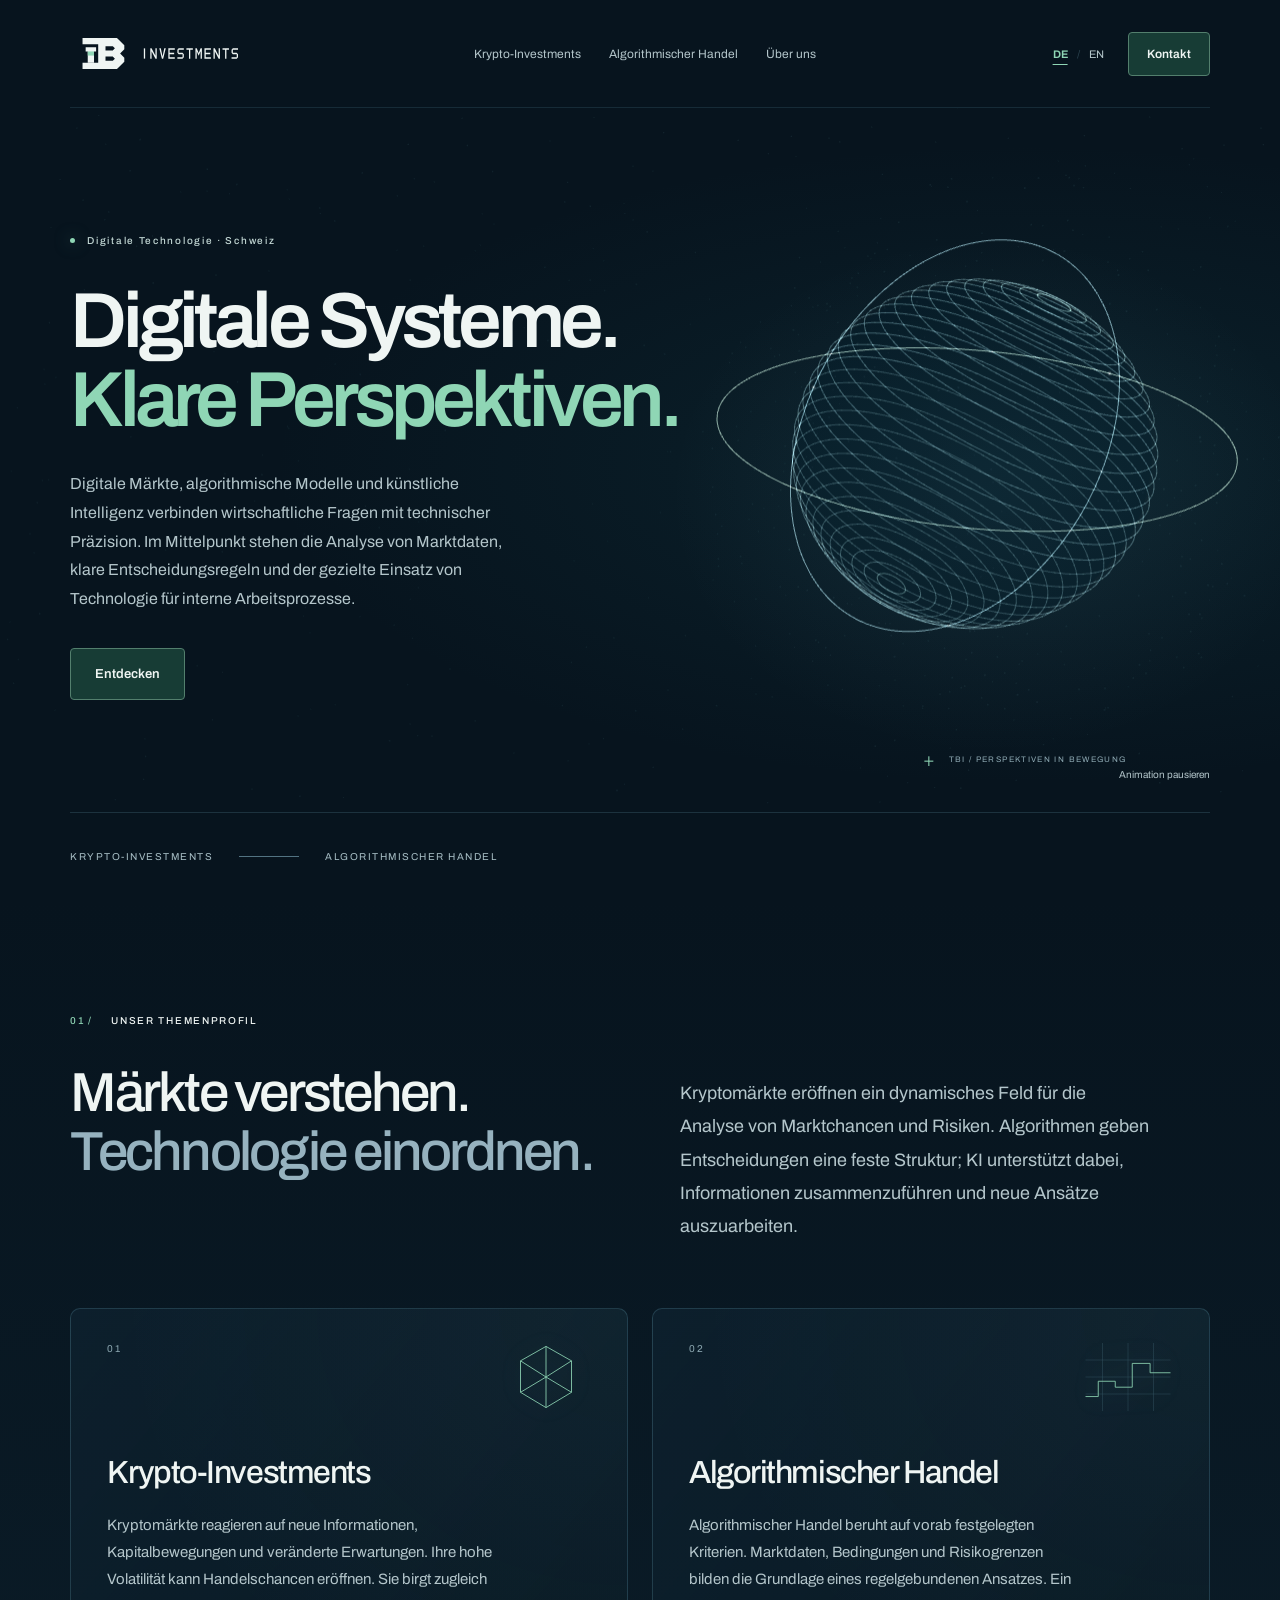
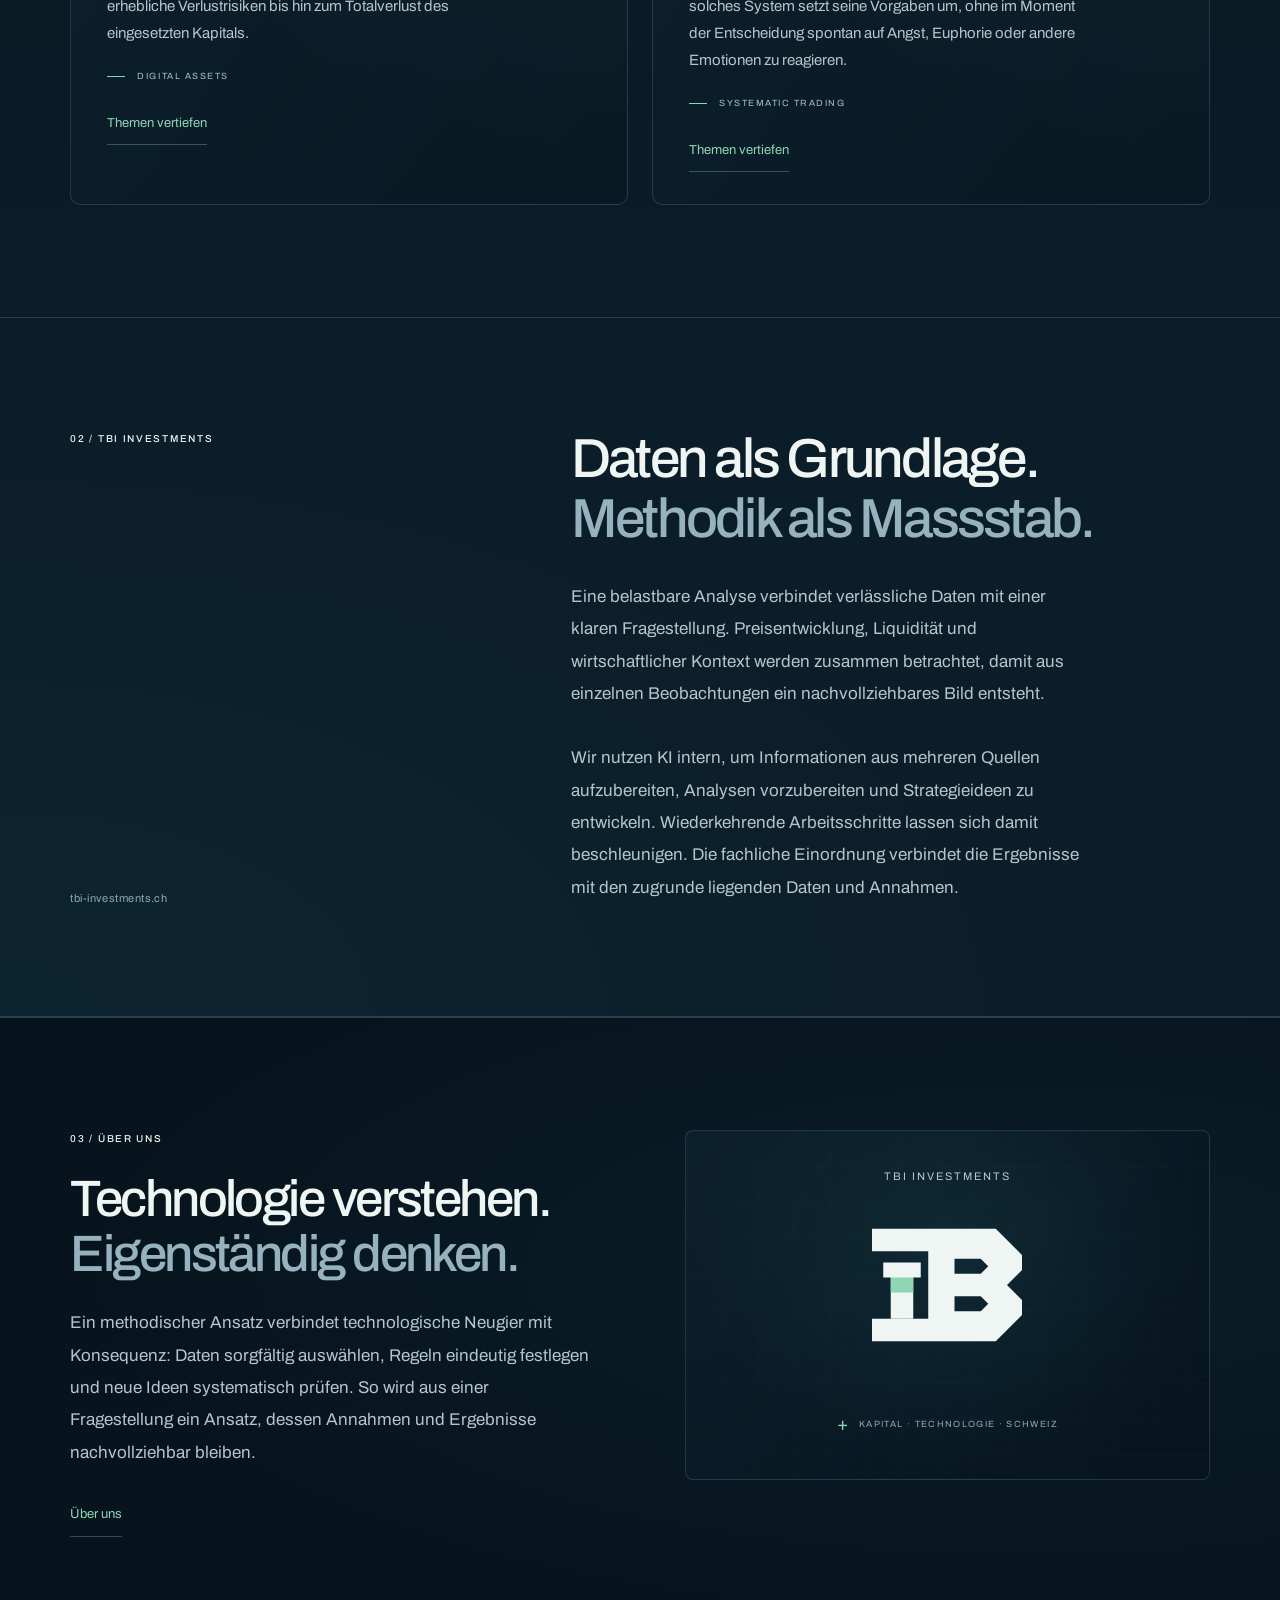
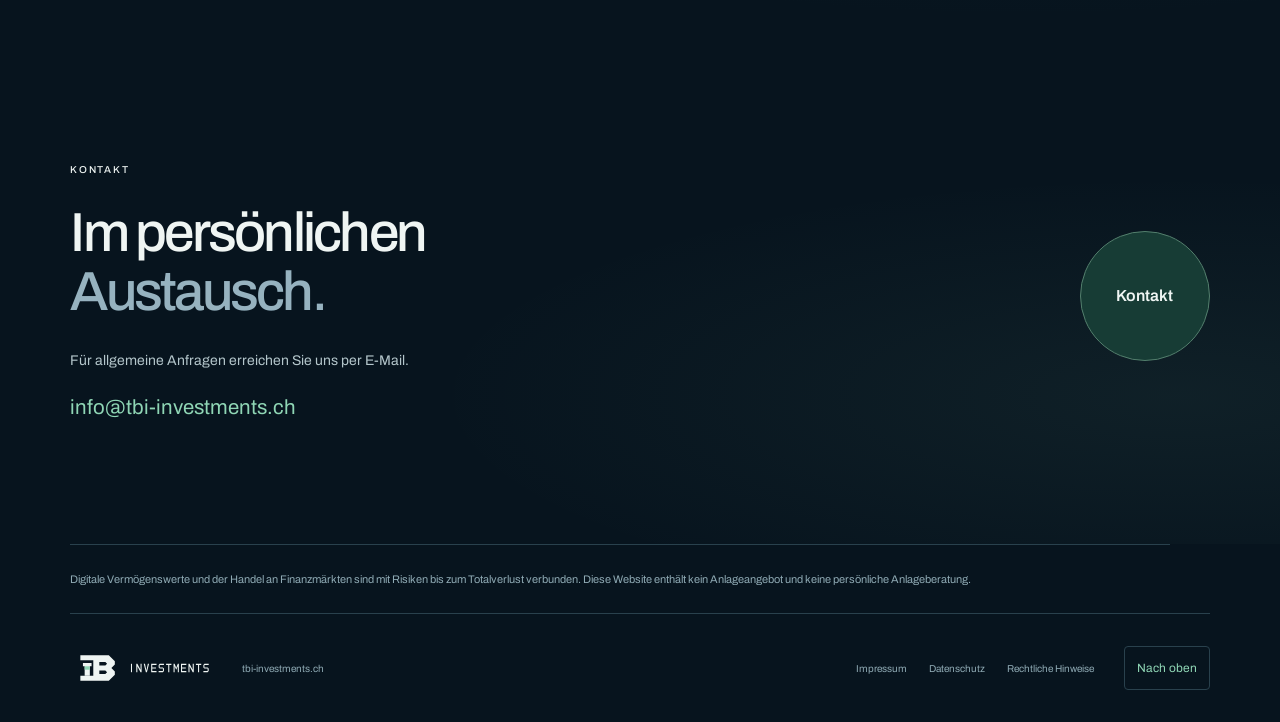
==== commit 2f439cf8: "Refine bilingual copy and mobile buttons; configure TBI domain" ====
--- a/public/index.html
+++ b/public/index.html
@@ -1,10 +1,10 @@
 <!doctype html>
-<html lang="de-CH"><head><meta charset="utf-8"><meta name="viewport" content="width=device-width, initial-scale=1"><meta name="description" content="Digitale Vermögenswerte, algorithmische Modelle und künstliche Intelligenz: ihre Funktionsweise, Einsatzmöglichkeiten und Grenzen im Zusammenhang."><meta name="robots" content="noindex, nofollow"><meta name="tbi-release-status" content="ready"><meta name="theme-color" content="#07141e"><title>Digitale Technologie | TBI Investments</title><link rel="alternate" hreflang="de-CH" href="./index.html"><link rel="alternate" hreflang="en" href="./en/index.html"><link rel="icon" type="image/svg+xml" href="./favicon.svg"><link rel="stylesheet" href="./style.css"><link rel="stylesheet" href="./content.css"><link rel="stylesheet" href="./bilingual.css"><script type="module" src="./main.js"></script></head>
-<body class="home-page" id="start"><a class="skip" href="#inhalt">Zum Inhalt</a><header class="header"><a class="brand" href="./index.html" aria-label="TBI Investments — Startseite"><img src="./assets/brand/final/solid-balance-logo-light.svg" width="224" height="72" alt="TBI Investments"></a><nav class="desktop-nav" aria-label="Hauptnavigation"><a href="./krypto-investments.html">Krypto-Investments</a><a href="./algorithmischer-handel.html">Algorithmischer Handel</a><a href="./ueber-uns.html">Über uns</a></nav><div class="header-actions"><div class="language-switch" role="group" aria-label="Sprache wählen"><a href="./index.html" lang="de" hreflang="de-CH" aria-current="true">DE</a><span aria-hidden="true">/</span><a href="./en/index.html" lang="en" hreflang="en">EN</a></div><details class="mobile-menu"><summary aria-label="Mobile Navigation">Menü</summary><nav aria-label="Mobile Navigation"><a href="./index.html">Startseite</a><a href="./krypto-investments.html">Krypto-Investments</a><a href="./algorithmischer-handel.html">Algorithmischer Handel</a><a href="./ueber-uns.html">Über uns</a><a href="mailto:info@tbi-investments.ch">Kontakt</a></nav></details><a class="contact-link" href="mailto:info@tbi-investments.ch" aria-label="Kontakt: info@tbi-investments.ch">Kontakt<span aria-hidden="true">↗</span></a></div></header><main id="inhalt"><section class="hero" aria-labelledby="hero-title"><div class="hero-copy"><p class="eyebrow"><span class="live-dot" aria-hidden="true"></span>Digitale Technologie · Schweiz</p><h1 id="hero-title">Digitale Systeme.<br><span>Klare Perspektiven.</span></h1><p class="hero-description">Digitale Vermögenswerte, algorithmische Modelle und künstliche Intelligenz verbinden Marktmechanismen mit Softwareentwicklung. Im Mittelpunkt stehen ihre Funktionsweise, praktische Einsatzmöglichkeiten und die Grenzen datenbasierter Entscheidungen.</p><a class="primary-link" href="#fokus">TBI entdecken<span aria-hidden="true">↘</span></a></div><div class="scene-shell" aria-hidden="true">
+<html lang="de-CH"><head><meta charset="utf-8"><meta name="viewport" content="width=device-width, initial-scale=1"><meta name="description" content="Digitale Märkte, regelgebundene Modelle und interner KI-Einsatz: Daten aufbereiten, Zusammenhänge analysieren und neue Strategieideen entwickeln."><meta name="robots" content="noindex, nofollow"><meta name="tbi-release-status" content="ready"><meta name="theme-color" content="#07141e"><title>Digitale Technologie | TBI Investments</title><link rel="alternate" hreflang="de-CH" href="./index.html"><link rel="alternate" hreflang="en" href="./en/index.html"><link rel="icon" type="image/svg+xml" href="./favicon.svg"><link rel="stylesheet" href="./style.css"><link rel="stylesheet" href="./content.css"><link rel="stylesheet" href="./bilingual.css"><script type="module" src="./main.js"></script></head>
+<body class="home-page" id="start"><a class="skip" href="#inhalt">Zum Inhalt</a><header class="header"><a class="brand" href="./index.html" aria-label="TBI Investments — Startseite"><img src="./assets/brand/final/solid-balance-logo-light.svg" width="224" height="72" alt="TBI Investments"></a><nav class="desktop-nav" aria-label="Hauptnavigation"><a href="./krypto-investments.html">Krypto-Investments</a><a href="./algorithmischer-handel.html">Algorithmischer Handel</a><a href="./ueber-uns.html">Über uns</a></nav><div class="header-actions"><div class="language-switch" role="group" aria-label="Sprache wählen"><a href="./index.html" lang="de" hreflang="de-CH" aria-current="true">DE</a><span aria-hidden="true">/</span><a href="./en/index.html" lang="en" hreflang="en">EN</a></div><details class="mobile-menu"><summary aria-label="Mobile Navigation">Menü</summary><nav aria-label="Mobile Navigation"><a href="./index.html">Startseite</a><a href="./krypto-investments.html">Krypto-Investments</a><a href="./algorithmischer-handel.html">Algorithmischer Handel</a><a href="./ueber-uns.html">Über uns</a><a href="mailto:info@tbi-investments.ch">Kontakt</a></nav></details><a class="contact-link" href="mailto:info@tbi-investments.ch" aria-label="Kontakt: info@tbi-investments.ch">Kontakt</a></div></header><main id="inhalt"><section class="hero" aria-labelledby="hero-title"><div class="hero-copy"><p class="eyebrow"><span class="live-dot" aria-hidden="true"></span>Digitale Technologie · Schweiz</p><h1 id="hero-title">Digitale Systeme.<br><span>Klare Perspektiven.</span></h1><p class="hero-description">Digitale Märkte, algorithmische Modelle und künstliche Intelligenz verbinden wirtschaftliche Fragen mit technischer Präzision. Im Mittelpunkt stehen die Analyse von Marktdaten, klare Entscheidungsregeln und der gezielte Einsatz von Technologie für interne Arbeitsprozesse.</p><a class="primary-link" href="#fokus">Entdecken</a></div><div class="scene-shell" aria-hidden="true">
         <div class="scene-glow"></div>
         <svg class="scene-fallback" viewBox="0 0 600 600" role="presentation"><defs><radialGradient id="orb"><stop stop-color="#1b444e"/><stop offset="1" stop-color="#07141e"/></radialGradient><linearGradient id="orbit" x2="1" y2="1"><stop stop-color="#8fd6b5"/><stop offset=".5" stop-color="#73b5cb"/><stop offset="1" stop-color="#29414d"/></linearGradient></defs><circle cx="300" cy="300" r="155" fill="url(#orb)"/><g fill="none" stroke="#73b5cb" opacity=".4"><circle cx="300" cy="300" r="155"/><ellipse cx="300" cy="300" rx="155" ry="45"/><ellipse cx="300" cy="300" rx="155" ry="95"/><ellipse cx="300" cy="300" rx="155" ry="135"/><ellipse cx="300" cy="300" rx="65" ry="155"/><ellipse cx="300" cy="300" rx="115" ry="155"/></g><g fill="none" stroke="url(#orbit)" stroke-width="1.5"><ellipse cx="300" cy="300" rx="225" ry="80" transform="rotate(-30 300 300)"/><ellipse cx="300" cy="300" rx="210" ry="105" transform="rotate(60 300 300)"/></g><g fill="#8fd6b5"><circle cx="105" cy="412" r="3"/><circle cx="410" cy="470" r="2"/><circle cx="464" cy="226" r="2"/><circle cx="178" cy="152" r="1"/><circle cx="432" cy="122" r="1"/><circle cx="492" cy="408" r="1"/></g></svg>
         <canvas id="sculpture"></canvas>
         <div class="scene-caption"><span class="tiny-cross">+</span> TBI / PERSPEKTIVEN IN BEWEGUNG</div>
       </div>
-      <button id="motion-toggle" class="motion-toggle" data-start-label="Animation starten" data-pause-label="Animation pausieren" hidden><span class="motion-icon" aria-hidden="true">Ⅱ</span><span class="motion-label">Animation pausieren</span></button><div class="hero-bottom"><span>KRYPTO-INVESTMENTS</span><span class="hero-line"></span><span>ALGORITHMISCHER HANDEL</span><a href="#fokus" aria-label="Themen vertiefen">↓</a></div></section>
-    <section class="focus section" id="fokus" aria-labelledby="focus-title"><div class="section-heading"><p class="eyebrow"><span class="section-no">01 /</span>UNSER THEMENPROFIL</p><h2 id="focus-title">Märkte verstehen.<br><span>Technologie einordnen.</span></h2></div><p class="section-intro">Krypto-Investments, algorithmischer Handel und KI eröffnen unterschiedliche Perspektiven auf digitale Märkte. Gemeinsam ist ihnen die Frage, wie aus Informationen begründete Entscheidungen entstehen und welche technischen Voraussetzungen dafür erfüllt sein müssen.</p><div class="fields"><article class="field"><div class="field-top"><span class="field-index">01</span><svg class="asset-symbol" viewBox="0 0 80 80" aria-hidden="true"><path d="M40 4 70 21v37L40 76 10 58V21ZM10 21l30 19 30-19M40 40v36M40 4v36L10 58M40 40l30 18"/></svg></div><h3>Krypto-Investments</h3><p>Bei Kryptowerten treffen Software, digitale Netzwerke und Märkte aufeinander. Ihre Einordnung beginnt mit einfachen Fragen: Was bildet ein Token ab, wofür wird er verwendet und wie hängt er mit dem jeweiligen Netzwerk zusammen?</p><span class="field-tag">DIGITAL ASSETS</span><a class="text-link" href="./krypto-investments.html">Themen vertiefen <span aria-hidden="true">↗</span></a></article><article class="field"><div class="field-top"><span class="field-index">02</span><svg class="algo-symbol" viewBox="0 0 100 80" aria-hidden="true"><path class="chart-grid" d="M0 20h100M0 40h100M0 60h100M20 0v80M50 0v80M80 0v80"/><path d="M0 63 15 63 15 45 35 45 35 52 55 52 55 24 76 24 76 35 100 35"/></svg></div><h3>Algorithmischer Handel</h3><p>Algorithmischer Handel beginnt mit festgelegten Regeln: Ein Programm verarbeitet Informationen und führt die vorgesehenen Schritte aus. Dahinter stehen Entscheidungen darüber, welche Daten relevant sind, welche Bedingungen gelten und wie ein System auf bestimmte Situationen reagieren soll.</p><span class="field-tag">SYSTEMATIC TRADING</span><a class="text-link" href="./algorithmischer-handel.html">Themen vertiefen <span aria-hidden="true">↗</span></a></article></div></section><section class="company section" aria-labelledby="company-title"><div class="company-label"><p class="eyebrow">02 / TBI INVESTMENTS</p><span class="company-domain">tbi-investments.ch</span></div><div class="company-content"><h2 id="company-title">Technologie mit Substanz.<br><span>Perspektiven mit Weitblick.</span></h2><p>Technische Möglichkeiten erhalten Bedeutung durch einen nachvollziehbaren Zweck. Ein methodischer Blick verbindet die Funktionsweise eines Systems mit Fragen zu Daten, Anwendung und Abhängigkeiten. So lassen sich neue Entwicklungen in einen grösseren Zusammenhang stellen.</p><p>Die Qualität einer Idee zeigt sich an der Präzision ihrer Annahmen und daran, wie sie sich überprüfen lässt. Weitblick bedeutet auch, wirtschaftliche Zusammenhänge, technische Grenzen und offene Fragen gemeinsam zu berücksichtigen.</p></div></section><section class="home-about section company-home" aria-labelledby="home-company-title"><div><p class="eyebrow">03 / ÜBER UNS</p><h2 id="home-company-title">Technologie verstehen.<br><span>Eigenständig denken.</span></h2><p class="lead-text">Software kann Informationen strukturieren, Regeln abbilden und Abläufe automatisieren. Entscheidend für die Einordnung bleibt, unter welchen Bedingungen ein Ansatz funktioniert und welche Schlussfolgerungen die verfügbaren Daten tatsächlich tragen.</p><a class="text-link" href="./ueber-uns.html">Über uns <span aria-hidden="true">↗</span></a></div><div class="home-brand-art" aria-hidden="true"><div class="page-visual company-art" aria-hidden="true"><span class="company-art-label">TBI INVESTMENTS</span><img class="company-mark" src="./assets/brand/final/solid-balance-symbol-light.svg" width="128" height="80" alt=""><span class="visual-caption">KAPITAL · TECHNOLOGIE · SCHWEIZ</span></div></div></section><section class="contact-section section" id="kontakt" aria-labelledby="contact-title"><div><p class="eyebrow">KONTAKT</p><h2 id="contact-title">Im persönlichen<br><span>Austausch.</span></h2><p class="contact-caption">Für allgemeine Anfragen erreichen Sie uns per E-Mail.</p><a class="contact-email" href="mailto:info@tbi-investments.ch">info@tbi-investments.ch</a></div><a class="contact-circle" href="mailto:info@tbi-investments.ch" aria-label="Kontakt: info@tbi-investments.ch"><span aria-hidden="true">↗</span></a></section></main><div class="risk-note">Digitale Vermögenswerte und der Handel an Finanzmärkten sind mit Risiken bis zum Totalverlust verbunden. Diese Website enthält kein Anlageangebot und keine persönliche Anlageberatung.</div><footer class="footer"><a class="footer-brand" href="./index.html"><img src="./assets/brand/final/solid-balance-logo-light.svg" width="224" height="72" alt="TBI Investments"></a><span>tbi-investments.ch</span><div><a href="./impressum.html">Impressum</a><a href="./datenschutz.html">Datenschutz</a><a href="./rechtliche-hinweise.html">Rechtliche Hinweise</a></div><a class="back-top" href="#start" aria-label="Zum Seitenanfang">↑</a></footer></body></html>+      <button id="motion-toggle" class="motion-toggle" data-start-label="Animation starten" data-pause-label="Animation pausieren" hidden><span class="motion-icon" aria-hidden="true" hidden></span><span class="motion-label">Animation pausieren</span></button><div class="hero-bottom"><span>KRYPTO-INVESTMENTS</span><span class="hero-line"></span><span>ALGORITHMISCHER HANDEL</span></div></section>
+    <section class="focus section" id="fokus" aria-labelledby="focus-title"><div class="section-heading"><p class="eyebrow"><span class="section-no">01 /</span>UNSER THEMENPROFIL</p><h2 id="focus-title">Märkte verstehen.<br><span>Technologie einordnen.</span></h2></div><p class="section-intro">Kryptomärkte eröffnen ein dynamisches Feld für die Analyse von Marktchancen und Risiken. Algorithmen geben Entscheidungen eine feste Struktur; KI unterstützt dabei, Informationen zusammenzuführen und neue Ansätze auszuarbeiten.</p><div class="fields"><article class="field"><div class="field-top"><span class="field-index">01</span><svg class="asset-symbol" viewBox="0 0 80 80" aria-hidden="true"><path d="M40 4 70 21v37L40 76 10 58V21ZM10 21l30 19 30-19M40 40v36M40 4v36L10 58M40 40l30 18"/></svg></div><h3>Krypto-Investments</h3><p>Kryptomärkte reagieren auf neue Informationen, Kapitalbewegungen und veränderte Erwartungen. Ihre hohe Volatilität kann Handelschancen eröffnen. Sie birgt zugleich erhebliche Verlustrisiken bis hin zum Totalverlust des eingesetzten Kapitals.</p><span class="field-tag">DIGITAL ASSETS</span><a class="text-link" href="./krypto-investments.html">Themen vertiefen</a></article><article class="field"><div class="field-top"><span class="field-index">02</span><svg class="algo-symbol" viewBox="0 0 100 80" aria-hidden="true"><path class="chart-grid" d="M0 20h100M0 40h100M0 60h100M20 0v80M50 0v80M80 0v80"/><path d="M0 63 15 63 15 45 35 45 35 52 55 52 55 24 76 24 76 35 100 35"/></svg></div><h3>Algorithmischer Handel</h3><p>Algorithmischer Handel beruht auf vorab festgelegten Kriterien. Marktdaten, Bedingungen und Risikogrenzen bilden die Grundlage eines regelgebundenen Ansatzes. Ein solches System setzt seine Vorgaben um, ohne im Moment der Entscheidung spontan auf Angst, Euphorie oder andere Emotionen zu reagieren.</p><span class="field-tag">SYSTEMATIC TRADING</span><a class="text-link" href="./algorithmischer-handel.html">Themen vertiefen</a></article></div></section><section class="company section" aria-labelledby="company-title"><div class="company-label"><p class="eyebrow">02 / TBI INVESTMENTS</p><span class="company-domain">tbi-investments.ch</span></div><div class="company-content"><h2 id="company-title">Daten als Grundlage.<br><span>Methodik als Massstab.</span></h2><p>Eine belastbare Analyse verbindet verlässliche Daten mit einer klaren Fragestellung. Preisentwicklung, Liquidität und wirtschaftlicher Kontext werden zusammen betrachtet, damit aus einzelnen Beobachtungen ein nachvollziehbares Bild entsteht.</p><p>Wir nutzen KI intern, um Informationen aus mehreren Quellen aufzubereiten, Analysen vorzubereiten und Strategieideen zu entwickeln. Wiederkehrende Arbeitsschritte lassen sich damit beschleunigen. Die fachliche Einordnung verbindet die Ergebnisse mit den zugrunde liegenden Daten und Annahmen.</p></div></section><section class="home-about section company-home" aria-labelledby="home-company-title"><div><p class="eyebrow">03 / ÜBER UNS</p><h2 id="home-company-title">Technologie verstehen.<br><span>Eigenständig denken.</span></h2><p class="lead-text">Ein methodischer Ansatz verbindet technologische Neugier mit Konsequenz: Daten sorgfältig auswählen, Regeln eindeutig festlegen und neue Ideen systematisch prüfen. So wird aus einer Fragestellung ein Ansatz, dessen Annahmen und Ergebnisse nachvollziehbar bleiben.</p><a class="text-link" href="./ueber-uns.html">Über uns</a></div><div class="home-brand-art" aria-hidden="true"><div class="page-visual company-art" aria-hidden="true"><span class="company-art-label">TBI INVESTMENTS</span><img class="company-mark" src="./assets/brand/final/solid-balance-symbol-light.svg" width="128" height="80" alt=""><span class="visual-caption">KAPITAL · TECHNOLOGIE · SCHWEIZ</span></div></div></section><section class="contact-section section" id="kontakt" aria-labelledby="contact-title"><div><p class="eyebrow">KONTAKT</p><h2 id="contact-title">Im persönlichen<br><span>Austausch.</span></h2><p class="contact-caption">Für allgemeine Anfragen erreichen Sie uns per E-Mail.</p><a class="contact-email" href="mailto:info@tbi-investments.ch">info@tbi-investments.ch</a></div><a class="contact-circle" href="mailto:info@tbi-investments.ch" aria-label="Kontakt: info@tbi-investments.ch">Kontakt</a></section></main><div class="risk-note">Digitale Vermögenswerte und der Handel an Finanzmärkten sind mit Risiken bis zum Totalverlust verbunden. Diese Website enthält kein Anlageangebot und keine persönliche Anlageberatung.</div><footer class="footer"><a class="footer-brand" href="./index.html"><img src="./assets/brand/final/solid-balance-logo-light.svg" width="224" height="72" alt="TBI Investments"></a><span>tbi-investments.ch</span><div><a href="./impressum.html">Impressum</a><a href="./datenschutz.html">Datenschutz</a><a href="./rechtliche-hinweise.html">Rechtliche Hinweise</a></div><a class="back-top" href="#start" aria-label="Zum Seitenanfang">Nach oben</a></footer></body></html>
--- a/public/bilingual.css
+++ b/public/bilingual.css
@@ -102,3 +102,29 @@
   .legal-section h2{font-size:23px;line-height:1.35}
   .legal-section p{font-size:16px;line-height:1.8}
 }
+
+/* Text-led controls: dark jade surfaces, with the existing layout and brand. */
+:root{--control-bg:#173c35;--control-hover:#205246;--control-border:#537f6d}
+.primary-link,.contact-link,.contact-circle{
+  min-height:44px;min-width:44px;background:var(--control-bg);color:var(--text);
+  border:1px solid var(--control-border);font-weight:600;
+  transition:background .18s,border-color .18s,box-shadow .18s;
+}
+.primary-link{justify-content:center;gap:0;padding:16px 24px;font-size:13px;line-height:1.4}
+.contact-link{justify-content:center;gap:0;font-size:12px}
+.contact-circle{font-size:16px;line-height:1.4;box-shadow:none}
+.primary-link:hover,.contact-link:hover,.contact-circle:hover{
+  background:var(--control-hover);border-color:var(--accent);color:var(--text);transform:none;box-shadow:none;
+}
+.primary-link:active,.contact-link:active,.contact-circle:active{background:#12322d}
+.primary-link:focus-visible,.contact-link:focus-visible,.contact-circle:focus-visible,
+.text-link:focus-visible,.back-top:focus-visible,.motion-toggle:focus-visible,.mobile-menu summary:focus-visible{
+  outline:2px solid var(--accent);outline-offset:4px;
+}
+.text-link{gap:0;min-height:44px;min-width:44px;transition:color .18s,border-color .18s}
+.text-link:hover{gap:0;border-color:var(--accent)}
+.back-top{display:inline-flex;align-items:center;justify-content:center;min-height:44px;min-width:44px;padding:10px 12px;font-size:12px;line-height:1.4;white-space:nowrap;border:1px solid var(--line);border-radius:4px;color:var(--accent)}
+.back-top:hover{background:var(--control-bg);border-color:var(--control-border)}
+.motion-icon{display:none}
+.header .mobile-menu summary::after,.header .mobile-menu[open] summary::after{content:none}
+@media(max-width:768px){.contact-circle{font-size:12px}.primary-link{min-height:48px}}
